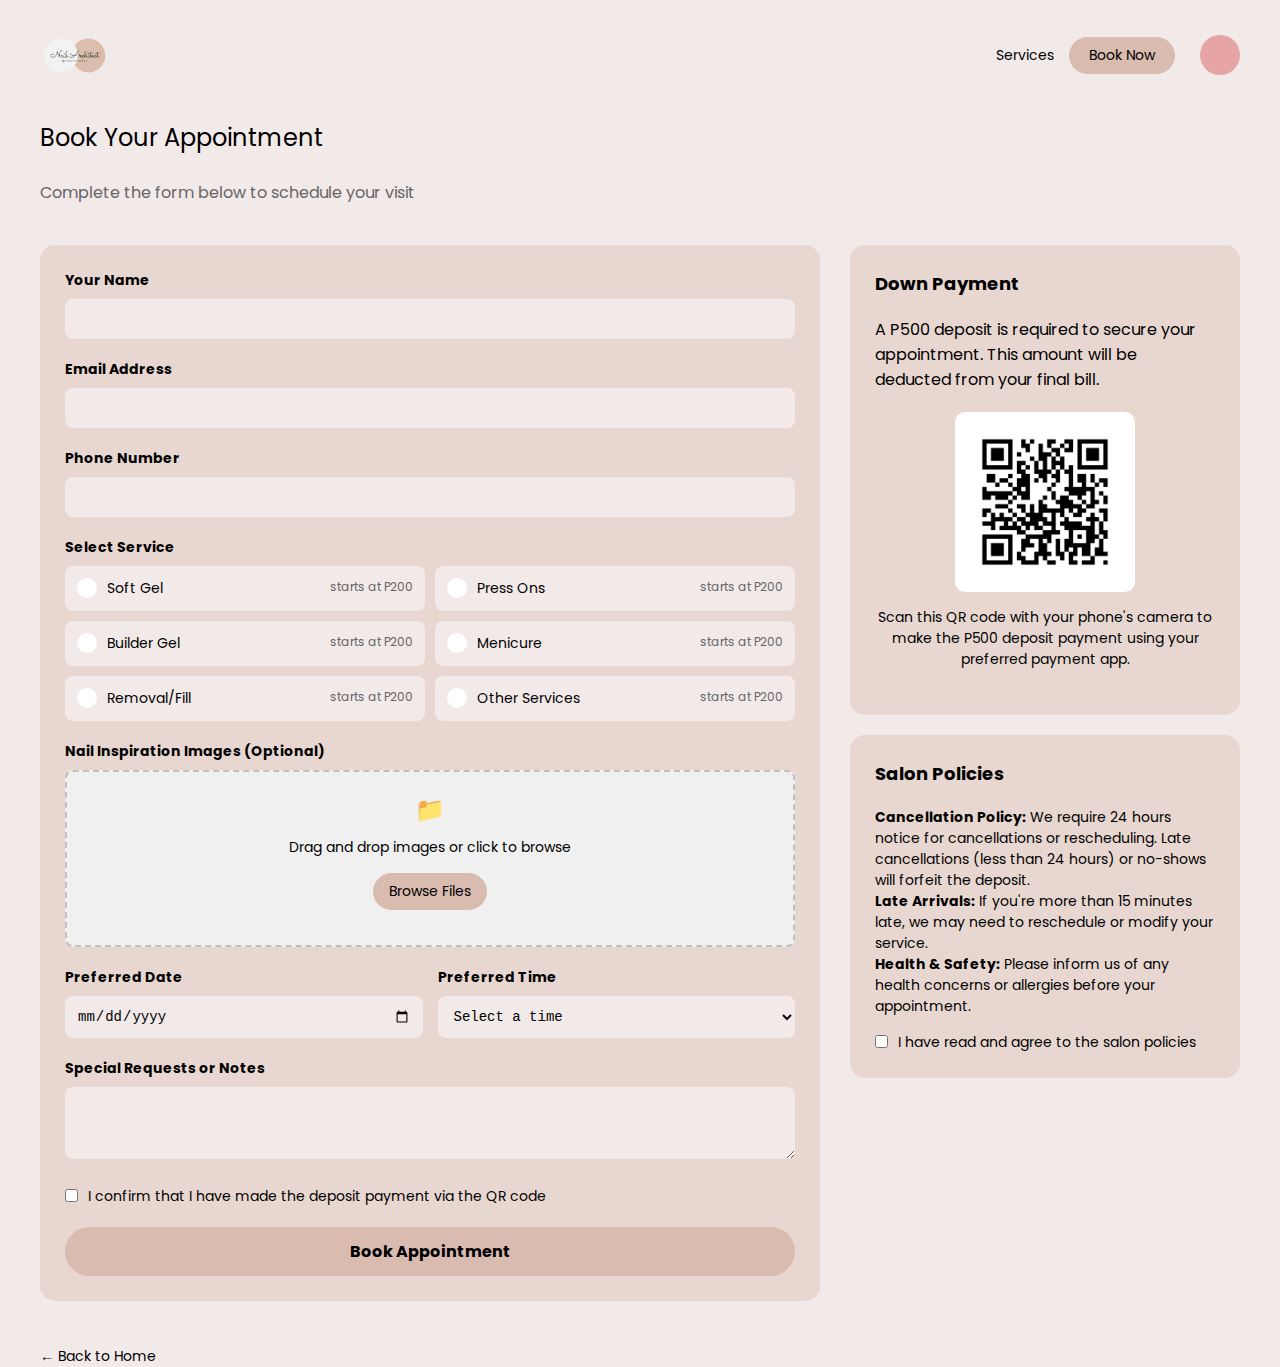
==== booking-form-with-upload.html @ bbf46fbc "test" ====
<!DOCTYPE html>
<html lang="en">
<head>
    <meta charset="UTF-8">
    <meta name="viewport" content="width=device-width, initial-scale=1.0">
    <link rel="stylesheet" href="navbar.css">
    <link rel="icon" type="image/png" href="Assets/favicon1.png">
    <title>Nail Architect - Booking Form</title>
    <style>
        @import url('https://fonts.googleapis.com/css2?family=Poppins:ital,wght@0,100;0,200;0,300;0,400;0,500;0,600;0,700;0,800;0,900;1,100;1,200;1,300;1,400;1,500;1,600;1,700;1,800;1,900&display=swap');
        * {
            margin: 0;
            padding: 0;
            box-sizing: border-box;
            font-family: Poppins;
        }
        
        @keyframes fadeIn {
            from { opacity: 0; transform: translateY(10px); }
            to { opacity: 1; transform: translateY(0); }
        }
        
        html, body {
            height: 100%;
            margin: 0;
            padding: 0;
        }
        
        body {
            background-color: #f2e9e9;
            padding: 20px;
            display: flex;
            flex-direction: column;
        }
        
        .container {
            max-width: 1200px;
            width: 100%;
            flex: 1;
            margin: 0 auto;
            display: flex;
            flex-direction: column;
            gap: 15px;
        }
        
        header {
            display: flex;
            justify-content: space-between;
            align-items: center;
            padding-bottom: 15px;
        }
        
        .page-title {
            font-size: 24px;
            margin-bottom: 10px;
            animation: fadeIn 0.5s ease-out forwards;
        }
        
        .page-subtitle {
            font-size: 16px;
            margin-bottom: 25px;
            color: #666;
            animation: fadeIn 0.6s ease-out forwards;
        }
        
        .booking-form-container {
            display: grid;
            grid-template-columns: 2fr 1fr;
            gap: 30px;
            animation: fadeIn 0.7s ease-out forwards;
        }
        
        .booking-form {
            background-color: #e8d7d0;
            border-radius: 15px;
            padding: 25px;
        }
        
        .form-group {
            margin-bottom: 20px;
        }
        
        label {
            display: block;
            margin-bottom: 8px;
            font-size: 14px;
            font-weight: bold;
        }
        
        input, textarea, select {
            width: 100%;
            padding: 12px;
            border: none;
            border-radius: 8px;
            background-color: #f2e9e9;
            font-family: 'Courier New', monospace;
            font-size: 14px;
            transition: all 0.3s ease;
        }
        
        input:focus, textarea:focus, select:focus {
            outline: none;
            background-color: #ffffff;
            box-shadow: 0 0 5px rgba(0,0,0,0.1);
        }
        
        .service-options {
            display: grid;
            grid-template-columns: repeat(2, 1fr);
            gap: 10px;
        }
        
        .service-option {
            position: relative;
            padding: 12px;
            background-color: #f2e9e9;
            border-radius: 8px;
            cursor: pointer;
            transition: all 0.3s ease;
        }
        
        .service-option:hover {
            background-color: #f8f0ed;
        }
        
        .service-option input {
            position: absolute;
            opacity: 0;
            cursor: pointer;
            height: 0;
            width: 0;
        }
        
        .service-option label {
            display: block;
            padding-left: 30px;
            cursor: pointer;
            font-weight: normal;
            margin-bottom: 0;
        }
        
        .checkmark {
            position: absolute;
            top: 12px;
            left: 12px;
            height: 20px;
            width: 20px;
            background-color: #fff;
            border-radius: 50%;
        }
        
        .service-option input:checked ~ .checkmark {
            background-color: #d9bbb0;
        }
        
        .checkmark:after {
            content: "";
            position: absolute;
            display: none;
        }
        
        .service-option input:checked ~ .checkmark:after {
            display: block;
        }
        
        .service-option .checkmark:after {
            left: 7px;
            top: 3px;
            width: 5px;
            height: 10px;
            border: solid white;
            border-width: 0 2px 2px 0;
            transform: rotate(45deg);
        }
        
        .service-price {
            float: right;
            font-size: 12px;
            color: #666;
        }
        
        .upload-section {
            border: 2px dashed #c0c0c0;
            border-radius: 8px;
            padding: 20px;
            text-align: center;
            transition: all 0.3s ease;
            background-color: #f0f0f0;
            position: relative;
            overflow: hidden;
        }
        
        .upload-section:hover {
            border-color: #a0a0a0;
        }
        
        .upload-icon {
            font-size: 24px;
            margin-bottom: 10px;
        }
        
        .upload-text {
            margin-bottom: 15px;
            font-size: 14px;
        }
        
        .file-input {
            position: absolute;
            top: 0;
            left: 0;
            width: 100%;
            height: 100%;
            opacity: 0;
            cursor: pointer;
        }
        
        .browse-button {
            display: inline-block;
            padding: 8px 16px;
            background-color: #d9bbb0;
            border-radius: 20px;
            cursor: pointer;
            font-size: 14px;
            transition: all 0.3s ease;
        }
        
        .browse-button:hover {
            background-color: #ae9389;
        }
        
        .preview-container {
            display: flex;
            flex-wrap: wrap;
            gap: 10px;
            margin-top: 15px;
        }
        
        .preview-image {
            width: 80px;
            height: 80px;
            border-radius: 5px;
            object-fit: cover;
            position: relative;
        }
        
        .remove-image {
            position: absolute;
            top: -8px;
            right: -8px;
            width: 20px;
            height: 20px;
            background-color: rgba(0,0,0,0.5);
            color: white;
            border-radius: 50%;
            display: flex;
            align-items: center;
            justify-content: center;
            cursor: pointer;
            font-size: 12px;
        }
        
        .date-time-grid {
            display: grid;
            grid-template-columns: 1fr 1fr;
            gap: 15px;
        }
        
        .sidebar {
            display: flex;
            flex-direction: column;
            gap: 20px;
        }
        
        .payment-info {
            background-color: #e8d7d0;
            border-radius: 15px;
            padding: 25px;
        }
        
        .info-title {
            font-size: 18px;
            font-weight: bold;
            margin-bottom: 20px;
        }
        
        .qr-container {
            text-align: center;
            margin: 20px 0;
        }
        
        .qr-code {
            width: 180px;
            height: 180px;
            margin: 0 auto 15px;
            background-color: #fff;
            padding: 10px;
            border-radius: 10px;
            display: flex;
            align-items: center;
            justify-content: center;
        }
        
        .qr-code img {
            max-width: 100%;
            max-height: 100%;
            object-fit: contain;
            display: block;
        }
        
        .qr-instructions {
            font-size: 14px;
            line-height: 1.5;
        }
        
        .policy-box {
            background-color: #e8d7d0;
            border-radius: 15px;
            padding: 25px;
        }
        
        .policy-content {
            font-size: 14px;
            line-height: 1.5;
            margin-bottom: 15px;
        }
        
        .policy-checkbox {
            display: flex;
            align-items: flex-start;
            gap: 10px;
            margin-top: 15px;
        }
        
        .policy-checkbox input {
            width: auto;
            margin-top: 3px;
        }
        
        .policy-checkbox label {
            margin-bottom: 0;
            font-weight: normal;
        }
        
        .submit-button {
            padding: 12px 24px;
            background-color: #d9bbb0;
            border: none;
            border-radius: 30px;
            cursor: pointer;
            font-size: 16px;
            transition: all 0.3s ease;
            display: block;
            width: 100%;
            margin-top: 20px;
            font-weight: bold;
        }
        
        .submit-button:hover {
            background-color: #ae9389;
            transform: translateY(-2px);
        }
        
        .back-button {
            display: inline-block;
            margin-top: 30px;
            font-size: 14px;
            cursor: pointer;
            position: relative;
            animation: fadeIn 0.9s ease-out forwards;
        }
        
        .back-button:after {
            content: '';
            position: absolute;
            width: 0;
            height: 1px;
            bottom: -2px;
            left: 0;
            background-color: #000;
            transition: width 0.3s ease;
        }
        
        .back-button:hover:after {
            width: 10%;
        }
        
        /* Responsive styles */
        @media (max-width: 1024px) {
            .booking-form-container {
                grid-template-columns: 1fr;
            }
            
            .sidebar {
                flex-direction: row;
                flex-wrap: wrap;
            }
            
            .payment-info, .policy-box {
                flex: 1;
                min-width: 300px;
            }
        }
        
        @media (max-width: 768px) {
            .service-options {
                grid-template-columns: 1fr;
            }
            
            .date-time-grid {
                grid-template-columns: 1fr;
            }
            
            .sidebar {
                flex-direction: column;
            }
        }
    </style>
</head>
<body>
    <div class="container">
        <header>
            <div class="logo-container">
                <div class="logo">
                    <img src="Assets/logo.png" alt="Nail Architect Logo">
                </div>
            </div>
            <div class="nav-links">
                <div class="nav-link">Services</div>
                <div class="book-now">Book Now</div>
                <div class="login-icon"></div>
            </div>
        </header>
        
        <div class="page-title">Book Your Appointment</div>
        <div class="page-subtitle">Complete the form below to schedule your visit</div>
        
        <div class="booking-form-container">
            <div class="booking-form">
                <form id="appointment-form">
                    <div class="form-group">
                        <label for="name">Your Name</label>
                        <input type="text" id="name" name="name" required>
                    </div>
                    
                    <div class="form-group">
                        <label for="email">Email Address</label>
                        <input type="email" id="email" name="email" required>
                    </div>
                    
                    <div class="form-group">
                        <label for="phone">Phone Number</label>
                        <input type="tel" id="phone" name="phone" required>
                    </div>
                    
                    <div class="form-group">
                        <label>Select Service</label>
                        <div class="service-options">
                            <div class="service-option">
                                <input type="radio" id="service1" name="service" value="classic-manicure" required>
                                <label for="service1">Soft Gel<span class="service-price">starts at P200</span></label>
                                <span class="checkmark"></span>
                            </div>
                            
                            <div class="service-option">
                                <input type="radio" id="service2" name="service" value="gel-manicure">
                                <label for="service2">Press Ons<span class="service-price">starts at P200</span></label>
                                <span class="checkmark"></span>
                            </div>
                            
                            <div class="service-option">
                                <input type="radio" id="service3" name="service" value="pedicure">
                                <label for="service3">Builder Gel<span class="service-price">starts at P200</span></label>
                                <span class="checkmark"></span>
                            </div>
                            
                            <div class="service-option">
                                <input type="radio" id="service4" name="service" value="nail-art">
                                <label for="service4">Menicure<span class="service-price">starts at P200</span></label>
                                <span class="checkmark"></span>
                            </div>
                            
                            <div class="service-option">
                                <input type="radio" id="service5" name="service" value="dip-powder">
                                <label for="service5">Removal/Fill<span class="service-price">starts at P200</span></label>
                                <span class="checkmark"></span>
                            </div>
                            
                            <div class="service-option">
                                <input type="radio" id="service6" name="service" value="extensions">
                                <label for="service6">Other Services<span class="service-price">starts at P200</span></label>
                                <span class="checkmark"></span>
                            </div>
                        </div>
                    </div>
                    
                    <div class="form-group">
                        <label>Nail Inspiration Images (Optional)</label>
                        <div class="upload-section" id="upload-area">
                            <div class="upload-icon">📁</div>
                            <div class="upload-text">Drag and drop images or click to browse</div>
                            <div class="browse-button">Browse Files</div>
                            <input type="file" id="nail-inspo" name="nail-inspo" class="file-input" accept="image/*" multiple>
                            <div class="preview-container" id="image-preview"></div>
                        </div>
                    </div>
                    
                    <div class="form-group">
                        <div class="date-time-grid">
                            <div>
                                <label for="date">Preferred Date</label>
                                <input type="date" id="date" name="date" required>
                            </div>
                            
                            <div>
                                <label for="time">Preferred Time</label>
                                <select id="time" name="time" required>
                                    <option value="">Select a time</option>
                                    <option value="9:00">9:00 AM</option>
                                    <option value="10:00">10:00 AM</option>
                                    <option value="11:00">11:00 AM</option>
                                    <option value="12:00">12:00 PM</option>
                                    <option value="13:00">1:00 PM</option>
                                    <option value="14:00">2:00 PM</option>
                                    <option value="15:00">3:00 PM</option>
                                    <option value="16:00">4:00 PM</option>
                                    <option value="17:00">5:00 PM</option>
                                    <option value="18:00">6:00 PM</option>
                                </select>
                            </div>
                        </div>
                    </div>
                    
                    <div class="form-group">
                        <label for="notes">Special Requests or Notes</label>
                        <textarea id="notes" name="notes" rows="3"></textarea>
                    </div>
                    
                    <div class="form-group policy-checkbox">
                        <input type="checkbox" id="deposit-confirm" name="deposit-confirm" required>
                        <label for="deposit-confirm">I confirm that I have made the deposit payment via the QR code</label>
                    </div>
                    
                    <button type="submit" class="submit-button">Book Appointment</button>
                </form>
            </div>
            
            <div class="sidebar">
                <div class="payment-info">
                    <div class="info-title">Down Payment</div>
                    <p>A P500 deposit is required to secure your appointment. This amount will be deducted from your final bill.</p>
                    
                    <div class="qr-container">
                        <div class="qr-code">
                            <img src="Assets/qr.png" alt="Payment QR Code">
                        </div>
                        <div class="qr-instructions">
                            Scan this QR code with your phone's camera to make the P500 deposit payment using your preferred payment app.
                        </div>
                    </div>
                </div>
                
                <div class="policy-box">
                    <div class="info-title">Salon Policies</div>
                    <div class="policy-content">
                        <p><strong>Cancellation Policy:</strong> We require 24 hours notice for cancellations or rescheduling. Late cancellations (less than 24 hours) or no-shows will forfeit the deposit.</p>
                        <p><strong>Late Arrivals:</strong> If you're more than 15 minutes late, we may need to reschedule or modify your service.</p>
                        <p><strong>Health & Safety:</strong> Please inform us of any health concerns or allergies before your appointment.</p>
                    </div>
                    
                    <div class="policy-checkbox">
                        <input type="checkbox" id="policy-agree" name="policy-agree" required>
                        <label for="policy-agree">I have read and agree to the salon policies</label>
                    </div>
                </div>
            </div>
        </div>
        
        <div class="back-button">← Back to Home</div>
    </div>
    
    <script>
        document.addEventListener('DOMContentLoaded', function() {
            // Initialize date picker with current date + 1 day as minimum
            const dateInput = document.getElementById('date');
            const tomorrow = new Date();
            tomorrow.setDate(tomorrow.getDate() + 1);
            const tomorrowFormatted = tomorrow.toISOString().split('T')[0];
            dateInput.setAttribute('min', tomorrowFormatted);
            
            // Handle file upload and preview
            const fileInput = document.getElementById('nail-inspo');
            const previewContainer = document.getElementById('image-preview');
            const uploadArea = document.getElementById('upload-area');
            
            // Handle drag and drop
            ['dragenter', 'dragover', 'dragleave', 'drop'].forEach(eventName => {
                uploadArea.addEventListener(eventName, preventDefaults, false);
            });
            
            function preventDefaults(e) {
                e.preventDefault();
                e.stopPropagation();
            }
            
            ['dragenter', 'dragover'].forEach(eventName => {
                uploadArea.addEventListener(eventName, highlight, false);
            });
            
            ['dragleave', 'drop'].forEach(eventName => {
                uploadArea.addEventListener(eventName, unhighlight, false);
            });
            
            function highlight() {
                uploadArea.style.borderColor = '#a0a0a0';
                uploadArea.style.backgroundColor = '#e5e5e5';
            }
            
            function unhighlight() {
                uploadArea.style.borderColor = '#c0c0c0';
                uploadArea.style.backgroundColor = '#f0f0f0';
            }
            
            uploadArea.addEventListener('drop', handleDrop, false);
            
            function handleDrop(e) {
                const dt = e.dataTransfer;
                const files = dt.files;
                handleFiles(files);
            }
            
            fileInput.addEventListener('change', function() {
                handleFiles(this.files);
            });
            
            function handleFiles(files) {
                // Limit to 3 images
                const maxFiles = 3;
                let validFiles = Array.from(files).slice(0, maxFiles);
                
                // Clear existing previews if more than max allowed
                if (previewContainer.children.length + validFiles.length > maxFiles) {
                    previewContainer.innerHTML = '';
                }
                
                validFiles.forEach(file => {
                    if (!file.type.match('image.*')) {
                        return;
                    }
                    
                    const reader = new FileReader();
                    
                    reader.onload = function(e) {
                        const imagePreviewWrapper = document.createElement('div');
                        imagePreviewWrapper.style.position = 'relative';
                        
                        const img = document.createElement('img');
                        img.classList.add('preview-image');
                        img.src = e.target.result;
                        
                        const removeBtn = document.createElement('div');
                        removeBtn.classList.add('remove-image');
                        removeBtn.innerHTML = '×';
                        removeBtn.addEventListener('click', function() {
                            imagePreviewWrapper.remove();
                        });
                        
                        imagePreviewWrapper.appendChild(img);
                        imagePreviewWrapper.appendChild(removeBtn);
                        
                        if (previewContainer.children.length < maxFiles) {
                            previewContainer.appendChild(imagePreviewWrapper);
                        }
                    }
                    
                    reader.readAsDataURL(file);
                });
            }
            
            // Form validation
            document.getElementById('appointment-form').addEventListener('submit', function(e) {
                e.preventDefault();
                
                // Basic validation
                const name = document.getElementById('name').value;
                const email = document.getElementById('email').value;
                const phone = document.getElementById('phone').value;
                const date = document.getElementById('date').value;
                const time = document.getElementById('time').value;
                const serviceSelected = document.querySelector('input[name="service"]:checked');
                const depositConfirm = document.getElementById('deposit-confirm').checked;
                const policyAgree = document.getElementById('policy-agree').checked;
                
                let isValid = true;
                
                if (!name || !email || !phone || !date || !time || !serviceSelected || !depositConfirm || !policyAgree) {
                    isValid = false;
                    alert('Please fill in all required fields and confirm the policies.');
                }
                
                if (isValid) {
                    // In a real implementation, you would send the form data to your server
                    alert('Thank you! Your appointment has been booked successfully.');
                    this.reset();
                    previewContainer.innerHTML = '';
                }
            });
        });
    </script>
</body>
</html>
---- navbar.css ----
.logo-container {
    display: flex;
    align-items: center;
}

.logo {
    width: 70px;
    height: 70px;
    overflow: hidden;
}

.logo img {
    width: 100%;
    height: 100%;
    object-fit: contain;
}

.logo-text {
    margin-left: 15px;
    font-size: 16px;
    font-weight: bold;
    font-style: italic;
}

.nav-links {
    display: flex;
    gap: 15px;
    align-items: center;
}

.nav-link {
    font-size: 14px;
    cursor: pointer;
    transition: opacity 0.3s ease;
}

.nav-link:hover {
    opacity: 0.7;
}

.login-icon {
    width: 40px;
    height: 40px;
    border-radius: 50%;
    background-color: #e6a4a4;
    display: flex;
    align-items: center;
    justify-content: center;
    cursor: pointer;
    transition: all 0.3s ease;
    margin-left: 10px;
}

.login-icon:hover {
    opacity: 0.8;
}
.book-now {
    padding: 8px 20px;
    background-color: #D9BBB0;
    border-radius: 20px;
    cursor: pointer;
    font-size: 14px;
    transition: all 0.3s ease;
    white-space: nowrap;
}

.book-now:hover {
    background-color: #ae9389;
}
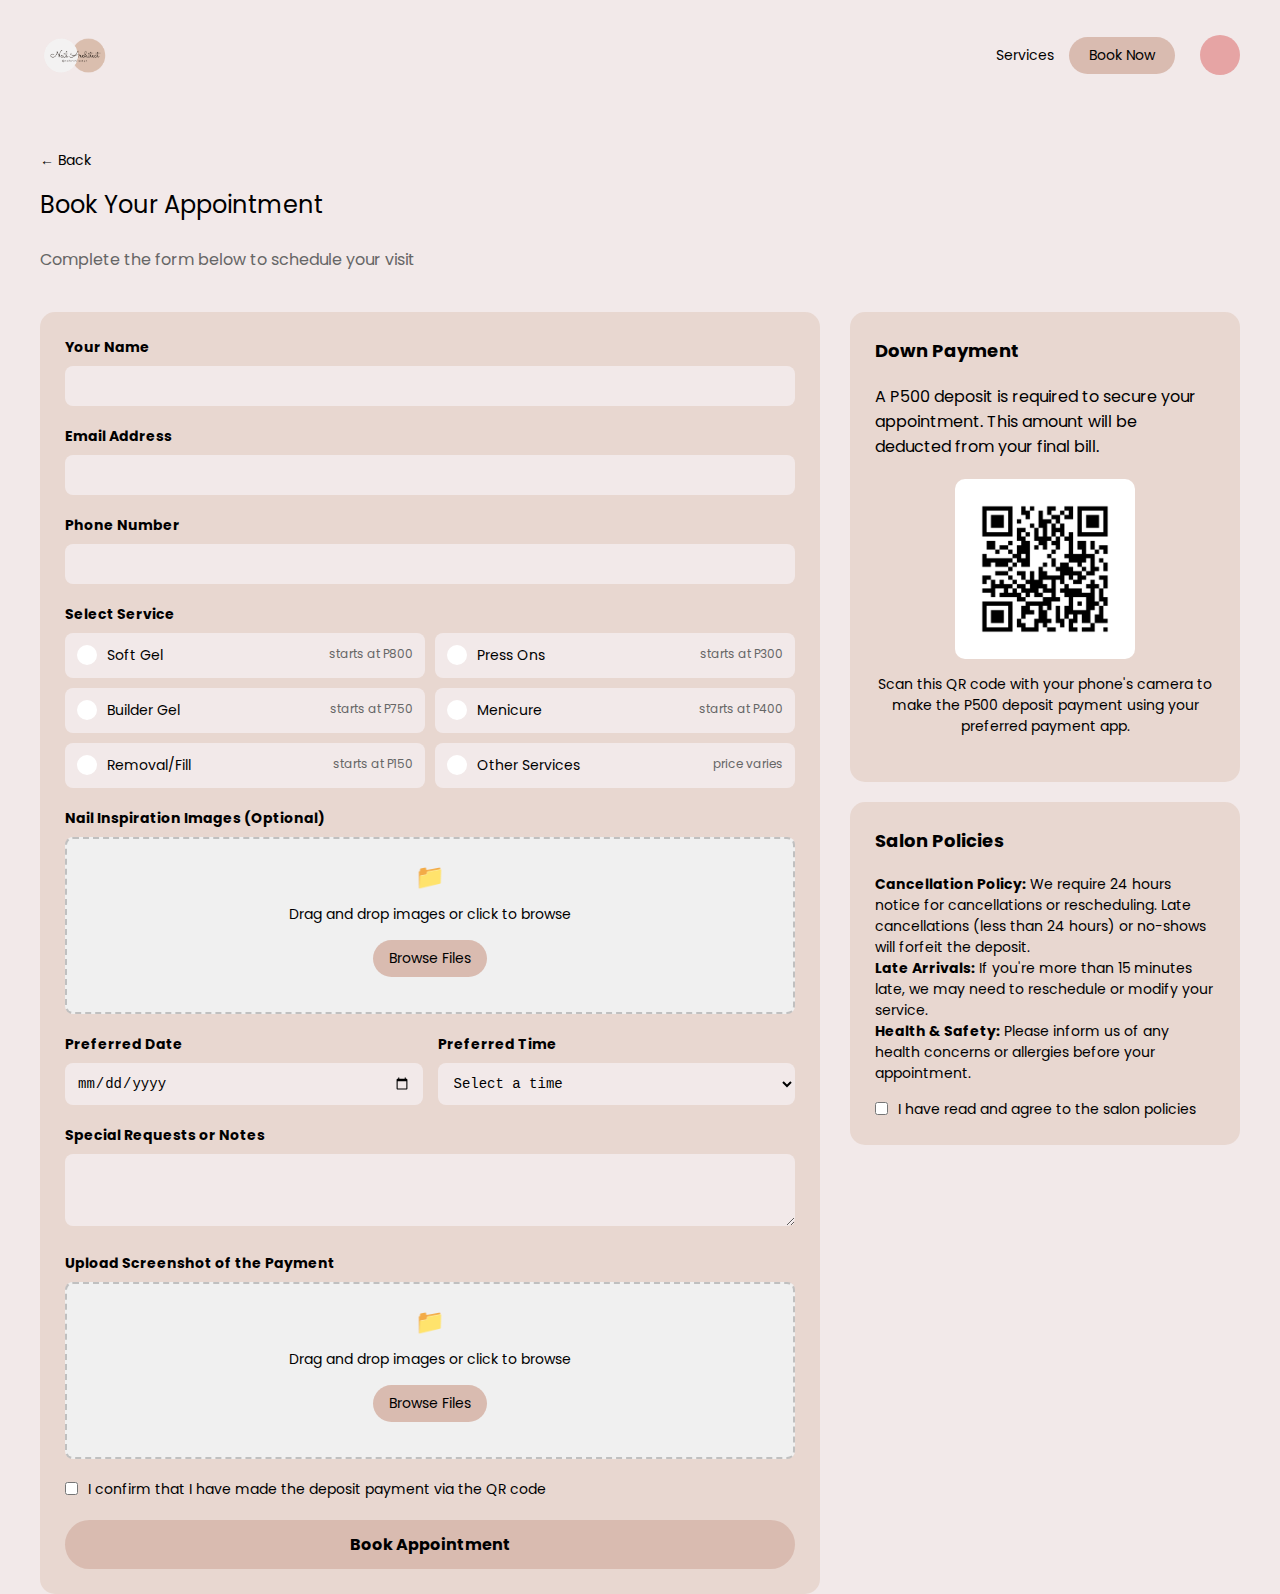
==== commit 84f71b98: "Update booking-form-with-upload.html" ====
--- a/booking-form-with-upload.html
+++ b/booking-form-with-upload.html
@@ -367,6 +367,7 @@
             cursor: pointer;
             position: relative;
             animation: fadeIn 0.9s ease-out forwards;
+            color: #000;
         }
         
         .back-button:after {
@@ -377,11 +378,11 @@
             bottom: -2px;
             left: 0;
             background-color: #000;
-            transition: width 0.3s ease;
+            transition: width 0.6s ease;
         }
         
         .back-button:hover:after {
-            width: 10%;
+            width: 100%;
         }
         
         /* Responsive styles */
@@ -421,7 +422,9 @@
         <header>
             <div class="logo-container">
                 <div class="logo">
-                    <img src="Assets/logo.png" alt="Nail Architect Logo">
+                    <a href="index.html">
+                        <img src="Assets/logo.png" alt="Nail Architect Logo">
+                    </a>
                 </div>
             </div>
             <div class="nav-links">
@@ -431,6 +434,9 @@
             </div>
         </header>
         
+        <a href="index.html">
+            <div class="back-button">← Back</div>
+          </a>
         <div class="page-title">Book Your Appointment</div>
         <div class="page-subtitle">Complete the form below to schedule your visit</div>
         
@@ -457,37 +463,37 @@
                         <div class="service-options">
                             <div class="service-option">
                                 <input type="radio" id="service1" name="service" value="classic-manicure" required>
-                                <label for="service1">Soft Gel<span class="service-price">starts at P200</span></label>
+                                <label for="service1">Soft Gel<span class="service-price">starts at P800</span></label>
                                 <span class="checkmark"></span>
                             </div>
                             
                             <div class="service-option">
                                 <input type="radio" id="service2" name="service" value="gel-manicure">
-                                <label for="service2">Press Ons<span class="service-price">starts at P200</span></label>
+                                <label for="service2">Press Ons<span class="service-price">starts at P300</span></label>
                                 <span class="checkmark"></span>
                             </div>
                             
                             <div class="service-option">
                                 <input type="radio" id="service3" name="service" value="pedicure">
-                                <label for="service3">Builder Gel<span class="service-price">starts at P200</span></label>
+                                <label for="service3">Builder Gel<span class="service-price">starts at P750</span></label>
                                 <span class="checkmark"></span>
                             </div>
                             
                             <div class="service-option">
                                 <input type="radio" id="service4" name="service" value="nail-art">
-                                <label for="service4">Menicure<span class="service-price">starts at P200</span></label>
+                                <label for="service4">Menicure<span class="service-price">starts at P400</span></label>
                                 <span class="checkmark"></span>
                             </div>
                             
                             <div class="service-option">
                                 <input type="radio" id="service5" name="service" value="dip-powder">
-                                <label for="service5">Removal/Fill<span class="service-price">starts at P200</span></label>
+                                <label for="service5">Removal/Fill<span class="service-price">starts at P150</span></label>
                                 <span class="checkmark"></span>
                             </div>
                             
                             <div class="service-option">
                                 <input type="radio" id="service6" name="service" value="extensions">
-                                <label for="service6">Other Services<span class="service-price">starts at P200</span></label>
+                                <label for="service6">Other Services<span class="service-price">price varies</span></label>
                                 <span class="checkmark"></span>
                             </div>
                         </div>
@@ -534,7 +540,16 @@
                         <label for="notes">Special Requests or Notes</label>
                         <textarea id="notes" name="notes" rows="3"></textarea>
                     </div>
-                    
+                    <div class="form-group">
+                        <label>Upload Screenshot of the Payment</label>
+                        <div class="upload-section" id="upload-area">
+                            <div class="upload-icon">📁</div>
+                            <div class="upload-text">Drag and drop images or click to browse</div>
+                            <div class="browse-button">Browse Files</div>
+                            <input type="file" id="nail-inspo" name="nail-inspo" class="file-input" accept="image/*" multiple>
+                            <div class="preview-container" id="image-preview"></div>
+                        </div>
+                    </div>
                     <div class="form-group policy-checkbox">
                         <input type="checkbox" id="deposit-confirm" name="deposit-confirm" required>
                         <label for="deposit-confirm">I confirm that I have made the deposit payment via the QR code</label>
@@ -574,8 +589,7 @@
                 </div>
             </div>
         </div>
-        
-        <div class="back-button">← Back to Home</div>
+    
     </div>
     
     <script>
